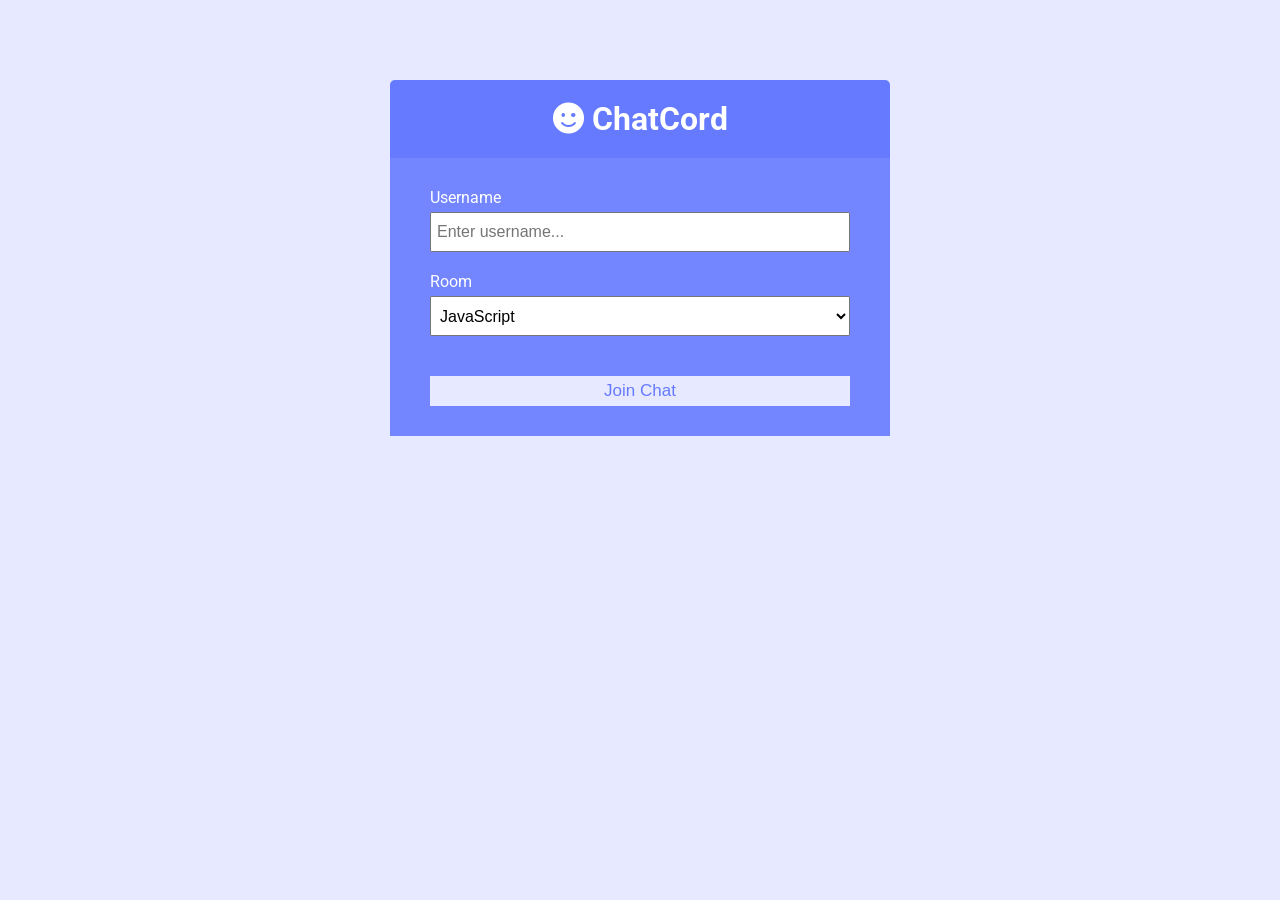
==== public/index.html @ 47740a56 "first commit" ====
<!DOCTYPE html>
<html lang="en">
	<head>
		<meta charset="UTF-8" />
		<meta name="viewport" content="width=device-width, initial-scale=1.0" />
		<meta http-equiv="X-UA-Compatible" content="ie=edge" />
		<link
			rel="stylesheet"
			href="https://cdnjs.cloudflare.com/ajax/libs/font-awesome/5.12.1/css/all.min.css"
			integrity="sha256-mmgLkCYLUQbXn0B1SRqzHar6dCnv9oZFPEC1g1cwlkk="
			crossorigin="anonymous"
		/>
		<link rel="stylesheet" href="css/style.css" />
		<title>ChatCord App</title>
	</head>
	<body>
		<div class="join-container">
			<header class="join-header">
				<h1><i class="fas fa-smile"></i> ChatCord</h1>
			</header>
			<main class="join-main">
				<form action="chat.html">
					<div class="form-control">
						<label for="username">Username</label>
						<input
							type="text"
							name="username"
							id="username"
							placeholder="Enter username..."
							required
						/>
					</div>
					<div class="form-control">
						<label for="room">Room</label>
						<select name="room" id="room">
							<option value="JavaScript">JavaScript</option>
							<option value="Python">Python</option>
							<option value="PHP">PHP</option>
							<option value="C#">C#</option>
							<option value="Ruby">Ruby</option>
							<option value="Java">Java</option>
						</select>
					</div>
					<button type="submit" class="btn">Join Chat</button>
				</form>
			</main>
		</div>
	</body>
</html>
---- public/css/style.css ----
@import url('https://fonts.googleapis.com/css?family=Roboto&display=swap');

:root {
	--dark-color-a: #667aff;
	--dark-color-b: #7386ff;
	--light-color: #e6e9ff;
	--success-color: #5cb85c;
	--error-color: #d9534f;
}

* {
	box-sizing: border-box;
	margin: 0;
	padding: 0;
}

body {
	font-family: 'Roboto', sans-serif;
	font-size: 16px;
	background: var(--light-color);
	margin: 20px;
}

ul {
	list-style: none;
}

a {
	text-decoration: none;
}

.btn {
	cursor: pointer;
	padding: 5px 15px;
	background: var(--light-color);
	color: var(--dark-color-a);
	border: 0;
	font-size: 17px;
}

/* Chat Page */

.chat-container {
	max-width: 1100px;
	background: #fff;
	margin: 30px auto;
	overflow: hidden;
}

.chat-header {
	background: var(--dark-color-a);
	color: #fff;
	border-top-left-radius: 5px;
	border-top-right-radius: 5px;
	padding: 15px;
	display: flex;
	align-items: center;
	justify-content: space-between;
}

.chat-main {
	display: grid;
	grid-template-columns: 1fr 3fr;
}

.chat-sidebar {
	background: var(--dark-color-b);
	color: #fff;
	padding: 20px 20px 60px;
	overflow-y: scroll;
}

.chat-sidebar h2 {
	font-size: 20px;
	background: rgba(0, 0, 0, 0.1);
	padding: 10px;
	margin-bottom: 20px;
}

.chat-sidebar h3 {
	margin-bottom: 15px;
}

.chat-sidebar ul li {
	padding: 10px 0;
}

.chat-messages {
	padding: 30px;
	max-height: 500px;
	overflow-y: scroll;
}

.chat-messages .message {
	padding: 10px;
	margin-bottom: 15px;
	background-color: var(--light-color);
	border-radius: 5px;
	overflow-wrap: break-word;
}

.chat-messages .message .meta {
	font-size: 15px;
	font-weight: bold;
	color: var(--dark-color-b);
	opacity: 0.7;
	margin-bottom: 7px;
}

.chat-messages .message .meta span {
	color: #777;
}

.chat-form-container {
	padding: 20px 30px;
	background-color: var(--dark-color-a);
}

.chat-form-container form {
	display: flex;
}

.chat-form-container input[type='text'] {
	font-size: 16px;
	padding: 5px;
	height: 40px;
	flex: 1;
}

/* Join Page */
.join-container {
	max-width: 500px;
	margin: 80px auto;
	color: #fff;
}

.join-header {
	text-align: center;
	padding: 20px;
	background: var(--dark-color-a);
	border-top-left-radius: 5px;
	border-top-right-radius: 5px;
}

.join-main {
	padding: 30px 40px;
	background: var(--dark-color-b);
}

.join-main p {
	margin-bottom: 20px;
}

.join-main .form-control {
	margin-bottom: 20px;
}

.join-main label {
	display: block;
	margin-bottom: 5px;
}

.join-main input[type='text'] {
	font-size: 16px;
	padding: 5px;
	height: 40px;
	width: 100%;
}

.join-main select {
	font-size: 16px;
	padding: 5px;
	height: 40px;
	width: 100%;
}

.join-main .btn {
	margin-top: 20px;
	width: 100%;
}

@media (max-width: 700px) {
	.chat-main {
		display: block;
	}

	.chat-sidebar {
		display: none;
	}
}
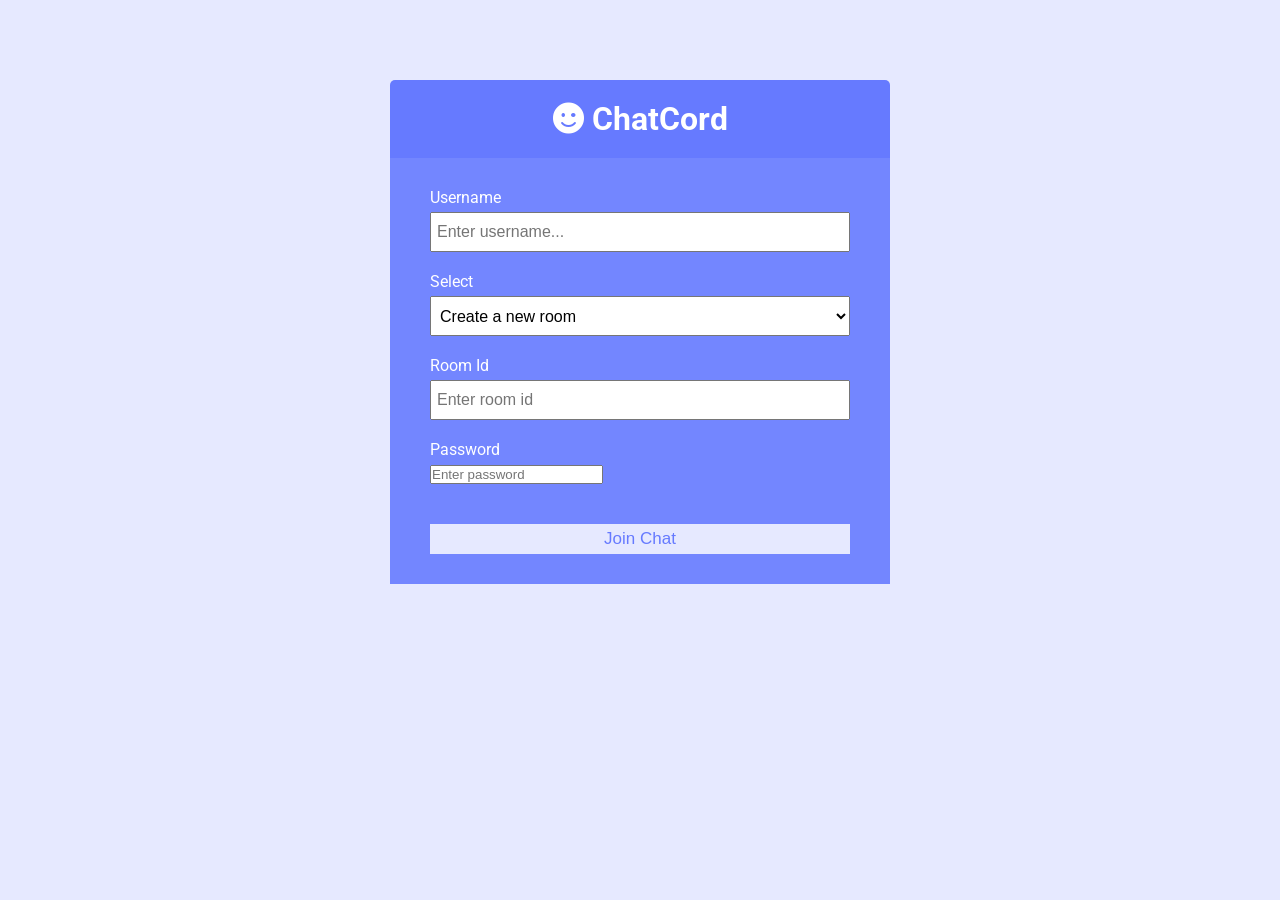
==== commit 8b6bbd81: "second commit" ====
--- a/public/index.html
+++ b/public/index.html
@@ -31,15 +31,30 @@
 						/>
 					</div>
 					<div class="form-control">
-						<label for="room">Room</label>
-						<select name="room" id="room">
-							<option value="JavaScript">JavaScript</option>
-							<option value="Python">Python</option>
-							<option value="PHP">PHP</option>
-							<option value="C#">C#</option>
-							<option value="Ruby">Ruby</option>
-							<option value="Java">Java</option>
+						<label for="Select">Select</label>
+						<select id="Select">
+							<option value=1>Create a new room</option>
+							<option value=2>Enter in an existing room</option>
 						</select>
+					</div>
+					<div class="form-control">
+						<label for="room">Room Id</label>
+						<input
+							type="text"
+							name="room"
+							id="room"
+							placeholder="Enter room id"
+							required
+						/>
+					</div>
+					<div class="form-control">
+						<label for="Password">Password</label>
+						<input
+							type="password"
+							id="Password"
+							placeholder="Enter password"
+							required
+						/>
 					</div>
 					<button type="submit" class="btn">Join Chat</button>
 				</form>
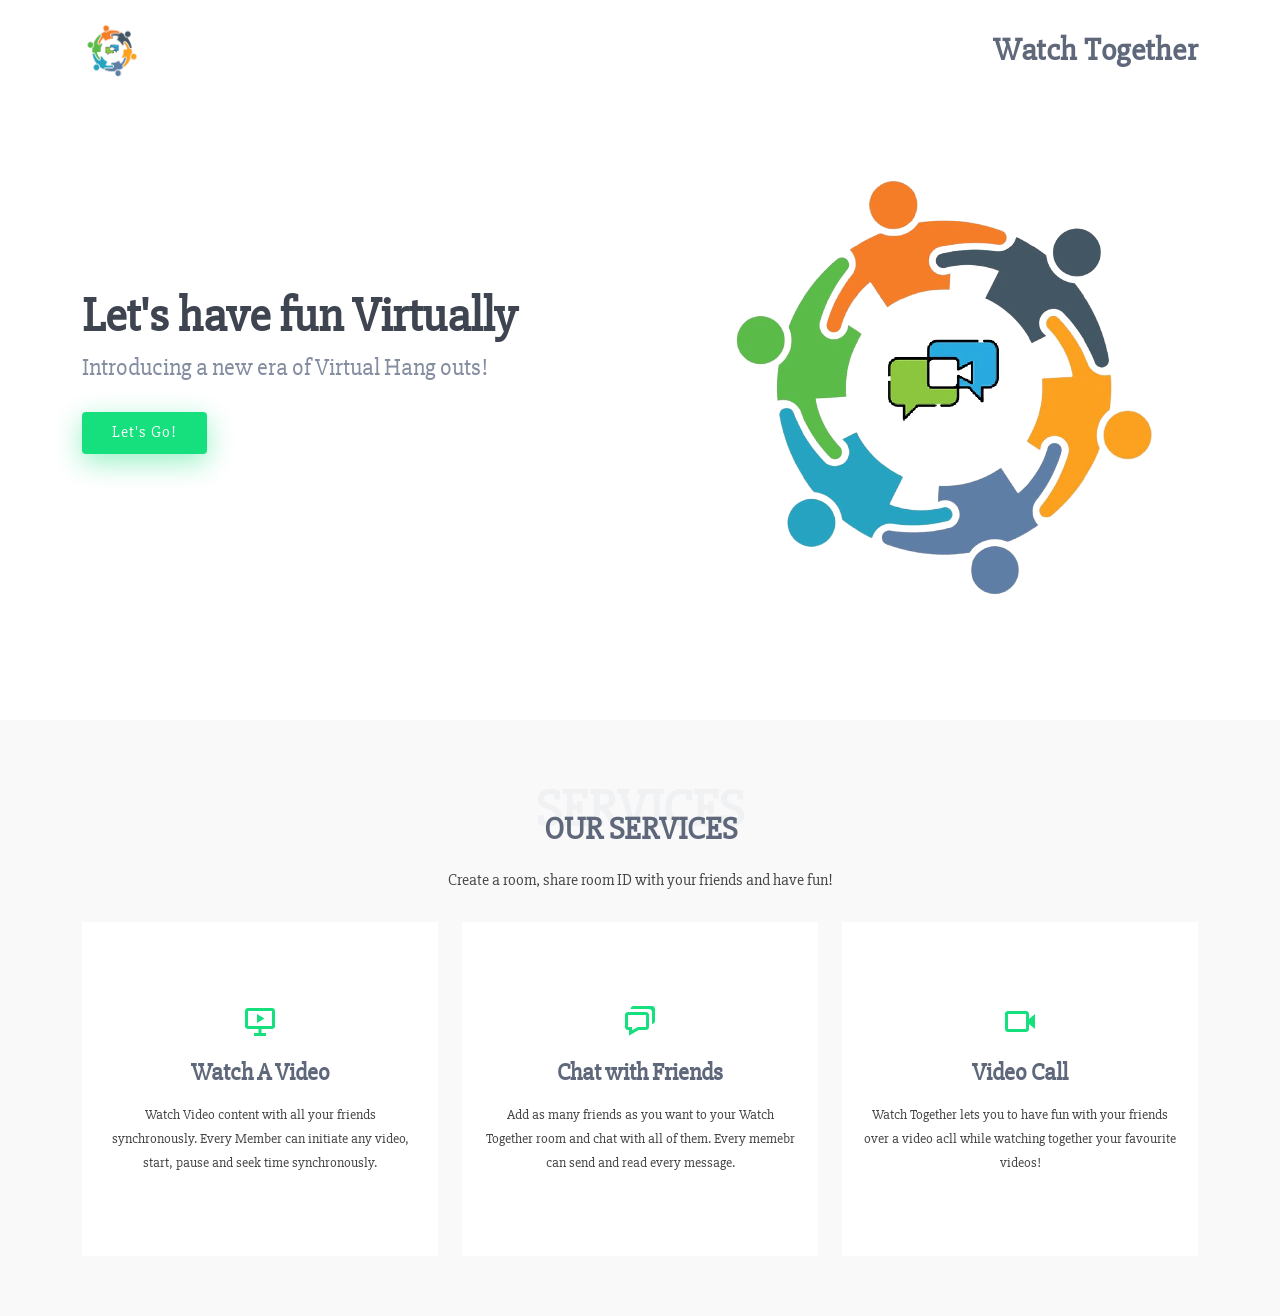
==== commit 404cbb98: "ninth commit" ====
--- a/public/index.html
+++ b/public/index.html
@@ -1,64 +1,123 @@
 <!DOCTYPE html>
 <html lang="en">
-	<head>
-		<meta charset="UTF-8" />
-		<meta name="viewport" content="width=device-width, initial-scale=1.0" />
-		<meta http-equiv="X-UA-Compatible" content="ie=edge" />
-		<link
-			rel="stylesheet"
-			href="https://cdnjs.cloudflare.com/ajax/libs/font-awesome/5.12.1/css/all.min.css"
-			integrity="sha256-mmgLkCYLUQbXn0B1SRqzHar6dCnv9oZFPEC1g1cwlkk="
-			crossorigin="anonymous"
-		/>
-		<link rel="stylesheet" href="css/style.css" />
-		<title>ChatCord App</title>
-	</head>
-	<body>
-		<div class="join-container">
-			<header class="join-header">
-				<h1><i class="fas fa-smile"></i> ChatCord</h1>
-			</header>
-			<main class="join-main">
-				<form action="chat.html">
-					<div class="form-control">
-						<label for="username">Username</label>
-						<input
-							type="text"
-							name="username"
-							id="username"
-							placeholder="Enter username..."
-							required
-						/>
-					</div>
-					<div class="form-control">
-						<label for="Select">Select</label>
-						<select id="Select">
-							<option value=1>Create a new room</option>
-							<option value=2>Enter in an existing room</option>
-						</select>
-					</div>
-					<div class="form-control">
-						<label for="room">Room Id</label>
-						<input
-							type="text"
-							name="room"
-							id="room"
-							placeholder="Enter room id"
-							required
-						/>
-					</div>
-					<div class="form-control">
-						<label for="Password">Password</label>
-						<input
-							type="password"
-							id="Password"
-							placeholder="Enter password"
-							required
-						/>
-					</div>
-					<button type="submit" class="btn">Join Chat</button>
-				</form>
-			</main>
-		</div>
-	</body>
-</html>
+
+<head>
+	<meta charset="utf-8">
+	<meta content="width=device-width, initial-scale=1.0" name="viewport">
+
+	<title>Watch together home</title>
+	<meta content="" name="description">
+	<meta content="" name="keywords">
+
+	<!-- Favicons -->
+	<link href="assets/img/favicon.png" rel="icon">
+	<link href="assets/img/apple-touch-icon.png" rel="apple-touch-icon">
+
+	<!-- Google Fonts -->
+	<link href="https://fonts.googleapis.com/css?family=Open+Sans:300,300i,400,400i,600,600i,700,700i|Raleway:300,300i,400,400i,500,500i,600,600i,700,700i|Poppins:300,300i,400,400i,500,500i,600,600i,700,700i"
+	 rel="stylesheet">
+
+	<!-- Vendor CSS Files -->
+	<link href="vendor/bootstrap/css/bootstrap.min.css" rel="stylesheet">
+	<link href="vendor/bootstrap-icons/bootstrap-icons.css" rel="stylesheet">
+	<link href="vendor/boxicons/css/boxicons.min.css" rel="stylesheet">
+	<link href="vendor/glightbox/css/glightbox.min.css" rel="stylesheet">
+	<link href="vendor/swiper/swiper-bundle.min.css" rel="stylesheet">
+
+	<!-- Template Main CSS File -->
+	<link href="css/index_style.css" rel="stylesheet">
+
+
+</head>
+
+<body>
+
+	<!-- ======= Header ======= -->
+	<header id="header" class="fixed-top">
+		<div class="container d-flex align-items-center justify-content-between">
+			<img src="images/chat-app-logo.png" alt="" style="height:60px; width:60px">
+      <h1 class="logo"><a href="index.html"> Watch Together</a></h1>
+      <!-- Uncomment below if you prefer to use an image logo -->
+      <!-- <a href="index.html" class="logo"><img src="assets/img/logo.png" alt="" class="img-fluid"></a>-->
+
+      
+
+    </div>
+  </header><!-- End Header -->
+
+  <!-- ======= Hero Section ======= -->
+  <section id="hero" class="d-flex align-items-center">
+
+    <div class="container">
+      <div class="row">
+        <div class="col-lg-6 pt-5 pt-lg-0 order-2 order-lg-1 d-flex flex-column justify-content-center">
+          <h1>Let's have fun Virtually</h1>
+          <h2>Introducing a new era of Virtual Hang outs!</h2>
+          <div class="d-flex">
+            <a href="join.html" class="btn-get-started scrollto">Let's Go!</a>
+            <!-- <a href="https://www.youtube.com/watch?v=jDDaplaOz7Q" class="glightbox btn-watch-video"><i class="bi bi-play-circle"></i><span>Watch Video</span></a> -->
+          </div>
+        </div>
+        <div class="col-lg-6 order-1 order-lg-2 hero-img" align="right">
+          <img src="images/chat-app-logo.png" class="img-fluid animated" alt="">
+        </div>
+      </div>
+    </div>
+
+  </section><!-- End Hero -->
+
+<!-- ======= Services Section ======= -->
+  <section id="services" class="services section-bg">
+    <div class="container">
+
+      <div class="section-title">
+        <span>Services</span>
+        <h2>Our Services</h2>
+        <p>Create a room, share room ID with your friends and have fun!</p>
+      </div>
+
+      <div class="row">
+        
+        <div class="col-lg-4 col-md-6 d-flex align-items-stretch">
+          <div class="icon-box">
+            <div class="icon"><i class="bx bx-slideshow"></i></div>
+            <h4><a href="">Watch A Video</a></h4>
+            <p>Watch Video content with all your friends synchronously. Every Member can initiate any video, start, pause and seek time synchronously.</p>
+          </div>
+        </div>
+        <div class="col-lg-4 col-md-6 d-flex align-items-stretch mt-4 mt-lg-0">
+          <div class="icon-box">
+            <div class="icon"><i class="bx bx-chat"></i></div>
+            <h4><a href="">Chat with Friends</a></h4>
+            <p>Add as many friends as you want to your Watch Together room and chat with all of them. Every memebr can send and read every message.</p>
+          </div>
+        </div>
+
+        <div class="col-lg-4 col-md-6 d-flex align-items-stretch mt-4 mt-lg-0">
+          <div class="icon-box">
+            <div class="icon"><i class=" bx bx-video"></i></div>
+            <h4><a href="">Video Call</a></h4>              
+            <p>Watch Together lets you to have fun with your friends over a video acll while watching together your favourite videos!</p>
+          </div>
+        </div>
+      
+      </div>
+
+    </div>
+  </section><!-- End Services Section -->
+
+
+  <!-- Vendor JS Files -->
+  <script src="vendor/bootstrap/js/bootstrap.bundle.min.js"></script>
+  <script src="vendor/glightbox/js/glightbox.min.js"></script>
+  <script src="vendor/isotope-layout/isotope.pkgd.min.js"></script>
+  <script src="vendor/php-email-form/validate.js"></script>
+  <script src="vendor/purecounter/purecounter.js"></script>
+  <script src="vendor/swiper/swiper-bundle.min.js"></script>
+
+  <!-- Template Main JS File -->
+  <script src="assets/js/main.js"></script>
+
+</body>
+
+</html>
--- a/public/css/index_style.css
+++ b/public/css/index_style.css
@@ -0,0 +1,1327 @@
+/**
+* Template Name: eNno - v4.1.0
+* Template URL: https://bootstrapmade.com/enno-free-simple-bootstrap-template/
+* Author: BootstrapMade.com
+* License: https://bootstrapmade.com/license/
+*/
+
+/*--------------------------------------------------------------
+# General
+--------------------------------------------------------------*/
+@import url('https://fonts.googleapis.com/css2?family=Slabo+27px&display=swap');
+
+body {
+  font-family: 'Slabo 27px', serif;
+  color: #444444;
+}
+
+a {
+  color: #14c871;
+  text-decoration: none;
+}
+
+a:hover {
+  color: #206bfb;
+  text-decoration: none;
+}
+
+h1, h2, h3, h4, h5, h6 {
+ font-family: 'Slabo 27px', serif;
+}
+
+/*--------------------------------------------------------------
+# Back to top button
+--------------------------------------------------------------*/
+.back-to-top {
+  position: fixed;
+  visibility: hidden;
+  opacity: 0;
+  right: 15px;
+  bottom: 15px;
+  z-index: 996;
+  background: #16df7e;
+  width: 40px;
+  height: 40px;
+  border-radius: 4px;
+  transition: all 0.4s;
+}
+
+.back-to-top i {
+  font-size: 24px;
+  color: #fff;
+  line-height: 0;
+}
+
+.back-to-top:hover {
+  background: #33eb92;
+  color: #fff;
+}
+
+.back-to-top.active {
+  visibility: visible;
+  opacity: 1;
+}
+
+/*--------------------------------------------------------------
+# Header
+--------------------------------------------------------------*/
+#header {
+  background: #fff;
+  transition: all 0.5s;
+  z-index: 997;
+  padding: 20px 0;
+}
+
+#header.header-scrolled {
+  box-shadow: 0px 2px 15px rgba(0, 0, 0, 0.1);
+  padding: 12px 0;
+}
+
+#header .logo {
+  font-size: 32px;
+  margin: 0;
+  padding: 0;
+  line-height: 1;
+  font-weight: 700;
+  letter-spacing: 0.5px;
+}
+
+#header .logo a {
+  color: #5f687b;
+}
+
+#header .logo img {
+  max-height: 40px;
+}
+
+@media (max-width: 991px) {
+  #header {
+    padding: 12px 0;
+  }
+}
+
+/*--------------------------------------------------------------
+# Navigation Menu
+--------------------------------------------------------------*/
+/**
+* Desktop Navigation 
+*/
+.navbar {
+  padding: 0;
+}
+
+.navbar ul {
+  margin: 0;
+  padding: 0;
+  display: flex;
+  list-style: none;
+  align-items: center;
+}
+
+.navbar li {
+  position: relative;
+}
+
+.navbar a {
+  display: flex;
+  align-items: center;
+  justify-content: space-between;
+  padding: 10px 0 10px 30px;
+ font-family: 'Slabo 27px', serif;
+  font-size: 16px;
+  font-weight: 700;
+  color: #6a7489;
+  white-space: nowrap;
+  transition: 0.3s;
+}
+
+.navbar a i {
+  font-size: 12px;
+  line-height: 0;
+  margin-left: 5px;
+}
+
+.navbar a:hover, .navbar .active, .navbar li:hover > a {
+  color: #16df7e;
+}
+
+.navbar .getstarted {
+  padding: 10px 25px;
+  margin-left: 30px;
+  border-radius: 4px;
+  line-height: 1;
+  color: #5f687b;
+  font-size: 14px;
+  font-weight: 500;
+  border: 1px solid #cdd1d9;
+}
+
+.navbar .getstarted:hover {
+  background: #206bfb;
+  color: #fff;
+  border-color: #206bfb;
+}
+
+.navbar .dropdown ul {
+  display: block;
+  position: absolute;
+  left: 14px;
+  top: calc(100% + 30px);
+  margin: 0;
+  padding: 10px 0;
+  z-index: 99;
+  opacity: 0;
+  visibility: hidden;
+  background: #fff;
+  box-shadow: 0px 0px 30px rgba(127, 137, 161, 0.25);
+  transition: 0.3s;
+  border-radius: 4px;
+}
+
+.navbar .dropdown ul li {
+  min-width: 200px;
+}
+
+.navbar .dropdown ul a {
+  padding: 10px 20px;
+  font-size: 15px;
+  text-transform: none;
+  font-weight: 600;
+}
+
+.navbar .dropdown ul a i {
+  font-size: 12px;
+}
+
+.navbar .dropdown ul a:hover, .navbar .dropdown ul .active:hover, .navbar .dropdown ul li:hover > a {
+  color: #16df7e;
+}
+
+.navbar .dropdown:hover > ul {
+  opacity: 1;
+  top: 100%;
+  visibility: visible;
+}
+
+.navbar .dropdown .dropdown ul {
+  top: 0;
+  left: calc(100% - 30px);
+  visibility: hidden;
+}
+
+.navbar .dropdown .dropdown:hover > ul {
+  opacity: 1;
+  top: 0;
+  left: 100%;
+  visibility: visible;
+}
+
+@media (max-width: 1366px) {
+  .navbar .dropdown .dropdown ul {
+    left: -90%;
+  }
+  .navbar .dropdown .dropdown:hover > ul {
+    left: -100%;
+  }
+}
+
+/**
+* Mobile Navigation 
+*/
+.mobile-nav-toggle {
+  color: #5f687b;
+  font-size: 28px;
+  cursor: pointer;
+  display: none;
+  line-height: 0;
+  transition: 0.5s;
+}
+
+.mobile-nav-toggle.bi-x {
+  color: #fff;
+}
+
+@media (max-width: 991px) {
+  .mobile-nav-toggle {
+    display: block;
+  }
+  .navbar ul {
+    display: none;
+  }
+}
+
+.navbar-mobile {
+  position: fixed;
+  overflow: hidden;
+  top: 0;
+  right: 0;
+  left: 0;
+  bottom: 0;
+  background: rgba(73, 80, 94, 0.9);
+  transition: 0.3s;
+  z-index: 999;
+}
+
+.navbar-mobile .mobile-nav-toggle {
+  position: absolute;
+  top: 15px;
+  right: 15px;
+}
+
+.navbar-mobile ul {
+  display: block;
+  position: absolute;
+  top: 55px;
+  right: 15px;
+  bottom: 15px;
+  left: 15px;
+  padding: 10px 0;
+  border-radius: 10px;
+  background-color: #fff;
+  overflow-y: auto;
+  transition: 0.3s;
+}
+
+.navbar-mobile a {
+  padding: 10px 20px;
+  font-size: 15px;
+  color: #5f687b;
+}
+
+.navbar-mobile a:hover, .navbar-mobile .active, .navbar-mobile li:hover > a {
+  color: #16df7e;
+}
+
+.navbar-mobile .getstarted {
+  margin: 15px;
+  padding: 10px 15px;
+}
+
+.navbar-mobile .dropdown ul {
+  position: static;
+  display: none;
+  margin: 10px 20px;
+  padding: 10px 0;
+  z-index: 99;
+  opacity: 1;
+  visibility: visible;
+  background: #fff;
+  box-shadow: 0px 0px 30px rgba(127, 137, 161, 0.25);
+}
+
+.navbar-mobile .dropdown ul li {
+  min-width: 200px;
+}
+
+.navbar-mobile .dropdown ul a {
+  padding: 10px 20px;
+}
+
+.navbar-mobile .dropdown ul a i {
+  font-size: 12px;
+}
+
+.navbar-mobile .dropdown ul a:hover, .navbar-mobile .dropdown ul .active:hover, .navbar-mobile .dropdown ul li:hover > a {
+  color: #16df7e;
+}
+
+.navbar-mobile .dropdown > .dropdown-active {
+  display: block;
+}
+
+/*--------------------------------------------------------------
+# Hero Section
+--------------------------------------------------------------*/
+#hero {
+  width: 100%;
+  height: 80vh;
+  background: #fff;
+  padding-top: 82px;
+}
+
+#hero h1 {
+  margin: 0;
+  font-size: 48px;
+  font-weight: 700;
+  line-height: 56px;
+  color: #3e4450;
+}
+
+#hero h2 {
+  color: #858ea1;
+  margin: 10px 0  30px 0;
+  font-size: 24px;
+}
+
+#hero .btn-get-started {
+  font-family: 'Slabo 27px', serif;
+  font-weight: 500;
+  font-size: 16px;
+  letter-spacing: 1px;
+  display: inline-block;
+  padding: 8px 30px 10px 30px;
+  border-radius: 4px;
+  transition: 0.5s;
+  color: #fff;
+  background: #16df7e;
+  box-shadow: 0 8px 28px rgba(22, 223, 126, 0.45);
+}
+
+#hero .btn-get-started:hover {
+  background: #206bfb;
+  box-shadow: 0 8px 28px rgba(32, 107, 251, 0.45);
+}
+
+#hero .btn-watch-video {
+  font-size: 16px;
+  display: inline-block;
+  transition: 0.5s;
+  margin-left: 25px;
+  color: #5f687b;
+  display: inline-flex;
+  align-items: center;
+  justify-content: center;
+}
+
+#hero .btn-watch-video i {
+  color: #949cac;
+  font-size: 32px;
+  line-height: 0;
+  margin-right: 8px;
+}
+
+#hero .btn-watch-video:hover i {
+  color: #16df7e;
+}
+
+#hero .animated {
+  animation: up-down 2s ease-in-out infinite alternate-reverse both;
+}
+
+@media (max-width: 991px) {
+  #hero {
+    height: 100vh;
+  }
+  #hero .animated {
+    -webkit-animation: none;
+    animation: none;
+  }
+  #hero .hero-img {
+    text-align: center;
+  }
+  #hero .hero-img img {
+    width: 50%;
+  }
+}
+
+@media (max-width: 768px) {
+  #hero {
+    height: auto;
+  }
+  #hero h1 {
+    font-size: 28px;
+    line-height: 36px;
+  }
+  #hero h2 {
+    font-size: 18px;
+    line-height: 24px;
+    margin-bottom: 30px;
+  }
+  #hero .hero-img img {
+    width: 70%;
+  }
+}
+
+@media (max-width: 575px) {
+  #hero .hero-img img {
+    width: 80%;
+  }
+}
+
+@-webkit-keyframes up-down {
+  0% {
+    transform: translateY(10px);
+  }
+  100% {
+    transform: translateY(-10px);
+  }
+}
+
+@keyframes up-down {
+  0% {
+    transform: translateY(10px);
+  }
+  100% {
+    transform: translateY(-10px);
+  }
+}
+
+/*--------------------------------------------------------------
+# Sections General
+--------------------------------------------------------------*/
+section {
+  padding: 60px 0;
+  overflow: hidden;
+}
+
+.section-bg {
+  background-color: #f9f9fa;
+}
+
+.section-title {
+  text-align: center;
+  padding: 30px 0;
+  position: relative;
+}
+
+.section-title h2 {
+  font-size: 32px;
+  font-weight: 700;
+  text-transform: uppercase;
+  margin-bottom: 20px;
+  padding-bottom: 0;
+  color: #5f687b;
+  position: relative;
+  z-index: 2;
+}
+
+.section-title span {
+  position: absolute;
+  top: 30px;
+  color: #f0f1f3;
+  left: 0;
+  right: 0;
+  z-index: 1;
+  font-weight: 700;
+  font-size: 52px;
+  text-transform: uppercase;
+  line-height: 0;
+}
+
+.section-title p {
+  margin-bottom: 0;
+  position: relative;
+  z-index: 2;
+}
+
+@media (max-width: 575px) {
+  .section-title h2 {
+    font-size: 28px;
+    margin-bottom: 15px;
+  }
+  .section-title span {
+    font-size: 38px;
+  }
+}
+
+/*--------------------------------------------------------------
+# Featured Services
+--------------------------------------------------------------*/
+.featured-services {
+  padding: 0;
+}
+
+.featured-services .icon-box {
+  padding: 20px;
+  color: #5f687b;
+  background: #f9f9fa;
+  border-radius: 4px;
+  border: 1px solid #f9f9fa;
+  transition: 0.3s;
+  height: 100%;
+}
+
+.featured-services .icon {
+  margin: 0 0 15px 0;
+}
+
+.featured-services .icon i {
+  color: #16df7e;
+  font-size: 36px;
+}
+
+.featured-services .title {
+  font-weight: 600;
+  margin-bottom: 15px;
+  font-size: 18px;
+}
+
+.featured-services .title a {
+  color: #5f687b;
+  transition: 0.3s;
+}
+
+.featured-services .icon-box:hover {
+  border-color: #eaecef;
+}
+
+.featured-services .icon-box:hover .title a {
+  color: #16df7e;
+}
+
+.featured-services .description {
+  line-height: 24px;
+  font-size: 14px;
+}
+
+/*--------------------------------------------------------------
+# About
+--------------------------------------------------------------*/
+.about .content h3 {
+  font-weight: 700;
+  font-size: 32px;
+  color: #5f687b;
+}
+
+.about .content ul {
+  list-style: none;
+  padding: 0;
+}
+
+.about .content ul li {
+  padding-bottom: 10px;
+}
+
+.about .content ul i {
+  font-size: 20px;
+  padding-right: 4px;
+  color: #16df7e;
+}
+
+.about .content p:last-child {
+  margin-bottom: 0;
+}
+
+/*--------------------------------------------------------------
+# Counts
+--------------------------------------------------------------*/
+.counts {
+  padding-top: 0;
+}
+
+.counts .counters span {
+  font-size: 48px;
+  display: block;
+  color: #16df7e;
+  font-weight: 700;
+}
+
+.counts .counters p {
+  padding: 0;
+  margin: 0 0 20px 0;
+  font-family: 'Slabo 27px', serif;
+  font-size: 14px;
+  font-weight: 600;
+}
+
+/*--------------------------------------------------------------
+# Services
+--------------------------------------------------------------*/
+.services .icon-box {
+  text-align: center;
+  border: 1px solid #fff;
+  padding: 80px 20px;
+  transition: all ease-in-out 0.3s;
+  background: #fff;
+}
+
+.services .icon-box .icon {
+  margin: 0 auto;
+  display: flex;
+  align-items: center;
+  justify-content: center;
+  margin-bottom: 20px;
+  transition: ease-in-out 0.3s;
+}
+
+.services .icon-box .icon i {
+  color: #16df7e;
+  font-size: 36px;
+  transition: 0.3s;
+}
+
+.services .icon-box h4 {
+  font-weight: 700;
+  margin-bottom: 15px;
+  font-size: 24px;
+}
+
+.services .icon-box h4 a {
+  color: #5f687b;
+  transition: ease-in-out 0.3s;
+}
+
+.services .icon-box p {
+  line-height: 24px;
+  font-size: 14px;
+  margin-bottom: 0;
+}
+
+.services .icon-box:hover {
+  border-color: #eaecef;
+}
+
+.services .icon-box:hover h4 a {
+  color: #16df7e;
+}
+
+/*--------------------------------------------------------------
+# Portfolio
+--------------------------------------------------------------*/
+.portfolio #portfolio-flters {
+  padding: 0;
+  margin: 0 auto 25px auto;
+  list-style: none;
+  text-align: center;
+  border-radius: 50px;
+}
+
+.portfolio #portfolio-flters li {
+  cursor: pointer;
+  display: inline-block;
+  padding: 10px 15px;
+  font-size: 14px;
+  font-weight: 600;
+  line-height: 1;
+  text-transform: uppercase;
+  color: #444444;
+  transition: all 0.3s ease-in-out;
+}
+
+.portfolio #portfolio-flters li:hover, .portfolio #portfolio-flters li.filter-active {
+  color: #16df7e;
+}
+
+.portfolio #portfolio-flters li:last-child {
+  margin-right: 0;
+}
+
+.portfolio .portfolio-item {
+  margin-bottom: 30px;
+}
+
+.portfolio .portfolio-item .portfolio-info {
+  opacity: 0;
+  position: absolute;
+  left: 30px;
+  right: 30px;
+  bottom: 0;
+  z-index: 3;
+  transition: all ease-in-out 0.3s;
+  background: rgba(255, 255, 255, 0.9);
+  padding: 15px;
+}
+
+.portfolio .portfolio-item .portfolio-info h4 {
+  font-size: 18px;
+  color: #fff;
+  font-weight: 600;
+  color: #5f687b;
+}
+
+.portfolio .portfolio-item .portfolio-info p {
+  color: #949cac;
+  font-size: 14px;
+  margin-bottom: 0;
+}
+
+.portfolio .portfolio-item .portfolio-info .preview-link, .portfolio .portfolio-item .portfolio-info .details-link {
+  position: absolute;
+  right: 40px;
+  font-size: 24px;
+  top: calc(50% - 18px);
+  color: #206bfb;
+  transition: 0.3s;
+}
+
+.portfolio .portfolio-item .portfolio-info .preview-link:hover, .portfolio .portfolio-item .portfolio-info .details-link:hover {
+  color: #16df7e;
+}
+
+.portfolio .portfolio-item .portfolio-info .details-link {
+  right: 10px;
+}
+
+.portfolio .portfolio-item:hover .portfolio-info {
+  opacity: 1;
+  bottom: 20px;
+}
+
+/*--------------------------------------------------------------
+# Portfolio Details
+--------------------------------------------------------------*/
+.portfolio-details {
+  padding-top: 40px;
+}
+
+.portfolio-details .portfolio-details-slider img {
+  width: 100%;
+}
+
+.portfolio-details .portfolio-details-slider .swiper-pagination {
+  margin-top: 20px;
+  position: relative;
+}
+
+.portfolio-details .portfolio-details-slider .swiper-pagination .swiper-pagination-bullet {
+  width: 12px;
+  height: 12px;
+  background-color: #fff;
+  opacity: 1;
+  border: 1px solid #16df7e;
+}
+
+.portfolio-details .portfolio-details-slider .swiper-pagination .swiper-pagination-bullet-active {
+  background-color: #16df7e;
+}
+
+.portfolio-details .portfolio-info {
+  padding: 30px;
+  box-shadow: 0px 0 30px rgba(95, 104, 123, 0.08);
+}
+
+.portfolio-details .portfolio-info h3 {
+  font-size: 22px;
+  font-weight: 700;
+  margin-bottom: 20px;
+  padding-bottom: 20px;
+  border-bottom: 1px solid #eee;
+}
+
+.portfolio-details .portfolio-info ul {
+  list-style: none;
+  padding: 0;
+  font-size: 15px;
+}
+
+.portfolio-details .portfolio-info ul li + li {
+  margin-top: 10px;
+}
+
+.portfolio-details .portfolio-description {
+  padding-top: 30px;
+}
+
+.portfolio-details .portfolio-description h2 {
+  font-size: 26px;
+  font-weight: 700;
+  margin-bottom: 20px;
+}
+
+.portfolio-details .portfolio-description p {
+  padding: 0;
+}
+
+/*--------------------------------------------------------------
+# Testimonials
+--------------------------------------------------------------*/
+.testimonials .testimonial-item {
+  box-sizing: content-box;
+  min-height: 320px;
+}
+
+.testimonials .testimonial-item .testimonial-img {
+  width: 90px;
+  border-radius: 50%;
+  margin: -40px 0 0 40px;
+  position: relative;
+  z-index: 2;
+  border: 6px solid #fff;
+}
+
+.testimonials .testimonial-item h3 {
+  font-size: 18px;
+  font-weight: bold;
+  margin: 10px 0 5px 45px;
+  color: #111;
+}
+
+.testimonials .testimonial-item h4 {
+  font-size: 14px;
+  color: #999;
+  margin: 0 0 0 45px;
+}
+
+.testimonials .testimonial-item .quote-icon-left, .testimonials .testimonial-item .quote-icon-right {
+  color: #e4e6ea;
+  font-size: 26px;
+}
+
+.testimonials .testimonial-item .quote-icon-left {
+  display: inline-block;
+  left: -5px;
+  position: relative;
+}
+
+.testimonials .testimonial-item .quote-icon-right {
+  display: inline-block;
+  right: -5px;
+  position: relative;
+  top: 10px;
+}
+
+.testimonials .testimonial-item p {
+  font-style: italic;
+  margin: 0 15px 0 15px;
+  padding: 20px 20px 60px 20px;
+  background: white;
+  position: relative;
+  border-radius: 6px;
+  position: relative;
+  z-index: 1;
+}
+
+.testimonials .swiper-pagination {
+  margin-top: 20px;
+  position: relative;
+}
+
+.testimonials .swiper-pagination .swiper-pagination-bullet {
+  width: 12px;
+  height: 12px;
+  background-color: #fff;
+  opacity: 1;
+  border: 1px solid #16df7e;
+}
+
+.testimonials .swiper-pagination .swiper-pagination-bullet-active {
+  background-color: #16df7e;
+}
+
+/*--------------------------------------------------------------
+# Cta
+--------------------------------------------------------------*/
+.cta {
+  background: #16df7e;
+  background-size: cover;
+  padding: 60px 0;
+}
+
+.cta h3 {
+  color: #fff;
+  font-size: 28px;
+  font-weight: 700;
+}
+
+.cta p {
+  color: #fff;
+}
+
+.cta .cta-btn {
+  font-family: 'Slabo 27px', serif;
+  text-transform: uppercase;
+  font-weight: 500;
+  font-size: 16px;
+  letter-spacing: 1px;
+  display: inline-block;
+  padding: 8px 28px;
+  border-radius: 4px;
+  transition: 0.5s;
+  margin-top: 10px;
+  border: 2px solid #fff;
+  color: #fff;
+}
+
+.cta .cta-btn:hover {
+  background: #206bfb;
+  border-color: #206bfb;
+}
+
+/*--------------------------------------------------------------
+# Team
+--------------------------------------------------------------*/
+.team .member {
+  text-align: center;
+  margin-bottom: 20px;
+  padding: 30px 20px;
+  background: #fff;
+}
+
+.team .member img {
+  max-width: 100%;
+  margin: 0 0 30px 0;
+}
+
+.team .member h4 {
+  font-weight: 700;
+  margin-bottom: 2px;
+  font-size: 18px;
+}
+
+.team .member span {
+  font-style: italic;
+  display: block;
+  font-size: 13px;
+}
+
+.team .member p {
+  padding-top: 10px;
+  font-size: 14px;
+  font-style: italic;
+  color: #aaaaaa;
+}
+
+.team .member .social {
+  margin-top: 15px;
+}
+
+.team .member .social a {
+  color: #919191;
+  transition: 0.3s;
+}
+
+.team .member .social a:hover {
+  color: #16df7e;
+}
+
+.team .member .social i {
+  font-size: 18px;
+  margin: 0 2px;
+}
+
+/*--------------------------------------------------------------
+# Contact
+--------------------------------------------------------------*/
+.contact .info {
+  border-top: 3px solid #16df7e;
+  border-bottom: 3px solid #16df7e;
+  padding: 30px;
+  width: 100%;
+  background-color: #f9f9fa;
+}
+
+.contact .info i {
+  font-size: 20px;
+  color: #16df7e;
+  float: left;
+  width: 44px;
+  height: 44px;
+  background: #fff;
+  display: flex;
+  justify-content: center;
+  align-items: center;
+  border-radius: 50px;
+  transition: all 0.3s ease-in-out;
+}
+
+.contact .info h4 {
+  padding: 0 0 0 60px;
+  font-size: 22px;
+  font-weight: 600;
+  margin-bottom: 5px;
+  color: #5f687b;
+}
+
+.contact .info p {
+  padding: 0 0 10px 60px;
+  margin-bottom: 20px;
+  font-size: 14px;
+  color: #949cac;
+}
+
+.contact .info .social-links {
+  padding-left: 60px;
+}
+
+.contact .info .social-links a {
+  font-size: 18px;
+  display: inline-block;
+  background: #333;
+  color: #fff;
+  line-height: 1;
+  padding: 8px 0;
+  border-radius: 50%;
+  text-align: center;
+  width: 36px;
+  height: 36px;
+  transition: 0.3s;
+  margin-right: 10px;
+}
+
+.contact .info .social-links a:hover {
+  background: #16df7e;
+  color: #fff;
+}
+
+.contact .info .email:hover i, .contact .info .address:hover i, .contact .info .phone:hover i {
+  background: #16df7e;
+  color: #fff;
+}
+
+.contact .php-email-form {
+  width: 100%;
+  border-top: 3px solid #16df7e;
+  border-bottom: 3px solid #16df7e;
+  padding: 30px;
+  background-color: #f9f9fa;
+}
+
+.contact .php-email-form .form-group {
+  padding-bottom: 8px;
+}
+
+.contact .php-email-form .error-message {
+  display: none;
+  color: #fff;
+  background: #ed3c0d;
+  text-align: left;
+  padding: 15px;
+  font-weight: 600;
+}
+
+.contact .php-email-form .error-message br + br {
+  margin-top: 25px;
+}
+
+.contact .php-email-form .sent-message {
+  display: none;
+  color: #fff;
+  background: #18d26e;
+  text-align: center;
+  padding: 15px;
+  font-weight: 600;
+}
+
+.contact .php-email-form .loading {
+  display: none;
+  background: #fff;
+  text-align: center;
+  padding: 15px;
+}
+
+.contact .php-email-form .loading:before {
+  content: "";
+  display: inline-block;
+  border-radius: 50%;
+  width: 24px;
+  height: 24px;
+  margin: 0 10px -6px 0;
+  border: 3px solid #18d26e;
+  border-top-color: #eee;
+  -webkit-animation: animate-loading 1s linear infinite;
+  animation: animate-loading 1s linear infinite;
+}
+
+.contact .php-email-form input, .contact .php-email-form textarea {
+  border-radius: 0;
+  box-shadow: none;
+  font-size: 14px;
+  border-radius: 4px;
+}
+
+.contact .php-email-form input:focus, .contact .php-email-form textarea:focus {
+  border-color: #16df7e;
+}
+
+.contact .php-email-form input {
+  height: 44px;
+}
+
+.contact .php-email-form textarea {
+  padding: 10px 12px;
+}
+
+.contact .php-email-form button[type="submit"] {
+  background: #16df7e;
+  border: 0;
+  padding: 10px 24px;
+  color: #fff;
+  transition: 0.4s;
+  border-radius: 4px;
+}
+
+.contact .php-email-form button[type="submit"]:hover {
+  background: #206bfb;
+}
+
+@-webkit-keyframes animate-loading {
+  0% {
+    transform: rotate(0deg);
+  }
+  100% {
+    transform: rotate(360deg);
+  }
+}
+
+@keyframes animate-loading {
+  0% {
+    transform: rotate(0deg);
+  }
+  100% {
+    transform: rotate(360deg);
+  }
+}
+
+/*--------------------------------------------------------------
+# Breadcrumbs
+--------------------------------------------------------------*/
+.breadcrumbs {
+  padding: 15px 0;
+  background: #f9f9fa;
+  min-height: 40px;
+  margin-top: 82px;
+}
+
+.breadcrumbs h2 {
+  font-size: 36px;
+  font-weight: 300;
+}
+
+.breadcrumbs ol {
+  display: flex;
+  flex-wrap: wrap;
+  list-style: none;
+  padding: 0;
+  margin: 0;
+}
+
+.breadcrumbs ol li + li {
+  padding-left: 10px;
+}
+
+.breadcrumbs ol li + li::before {
+  display: inline-block;
+  padding-right: 10px;
+  color: #778196;
+  content: "/";
+}
+
+@media (max-width: 992px) {
+  .breadcrumbs {
+    margin-top: 58px;
+  }
+  .breadcrumbs .d-flex {
+    display: block !important;
+  }
+  .breadcrumbs ol {
+    display: block;
+  }
+  .breadcrumbs ol li {
+    display: inline-block;
+  }
+}
+
+/*--------------------------------------------------------------
+# Footer
+--------------------------------------------------------------*/
+#footer {
+  background-color: #f3f4f6;
+  color: #5f687b;
+  font-size: 14px;
+  position: relative;
+}
+
+#footer .footer-top {
+  position: relative;
+  z-index: 2;
+  text-align: center;
+  padding: 80px 0;
+}
+
+#footer .footer-top h3 {
+  font-size: 36px;
+  font-weight: 700;
+  color: #5f687b;
+  position: relative;
+  font-family: 'Slabo 27px', serif;
+  padding-bottom: 0;
+  margin-bottom: 0;
+}
+
+#footer .footer-top p {
+  font-size: 15;
+  font-style: italic;
+  margin: 30px 0 0 0;
+  padding: 0;
+}
+
+#footer .footer-top .footer-newsletter {
+  text-align: center;
+  font-size: 15px;
+  margin-top: 30px;
+}
+
+#footer .footer-top .footer-newsletter form {
+  background: #fff;
+  padding: 6px 10px;
+  position: relative;
+  border-radius: 4px;
+  text-align: left;
+  border: 1px solid #e4e6ea;
+}
+
+#footer .footer-top .footer-newsletter form input[type="email"] {
+  border: 0;
+  padding: 4px 8px;
+  width: calc(100% - 100px);
+}
+
+#footer .footer-top .footer-newsletter form input[type="submit"] {
+  position: absolute;
+  top: -1px;
+  right: -1px;
+  bottom: -1px;
+  border: 0;
+  background: none;
+  font-size: 16px;
+  padding: 0 20px;
+  background: #16df7e;
+  color: #fff;
+  transition: 0.3s;
+  border-radius: 0 4px 4px 0;
+  box-shadow: 0px 2px 15px rgba(0, 0, 0, 0.1);
+}
+
+#footer .footer-top .footer-newsletter form input[type="submit"]:hover {
+  background: #206bfb;
+}
+
+#footer .footer-top .social-links {
+  margin-top: 30px;
+}
+
+#footer .footer-top .social-links a {
+  font-size: 18px;
+  display: inline-block;
+  background: #eaecef;
+  color: #5f687b;
+  line-height: 1;
+  padding: 8px 0;
+  margin-right: 4px;
+  border-radius: 4px;
+  text-align: center;
+  width: 36px;
+  height: 36px;
+  transition: 0.3s;
+}
+
+#footer .footer-top .social-links a:hover {
+  background: #16df7e;
+  color: #fff;
+  text-decoration: none;
+}
+
+#footer .footer-bottom {
+  border-top: 1px solid #d9dce2;
+  z-index: 2;
+  position: relative;
+  padding-top: 40px;
+  padding-bottom: 40px;
+}
+
+#footer .copyright {
+  float: left;
+}
+
+#footer .credits {
+  float: right;
+  font-size: 13px;
+}
+
+@media (max-width: 992px) {
+  #footer .copyright, #footer .credits {
+    float: none;
+    -moz-text-align-last: center;
+    text-align-last: center;
+  }
+}
